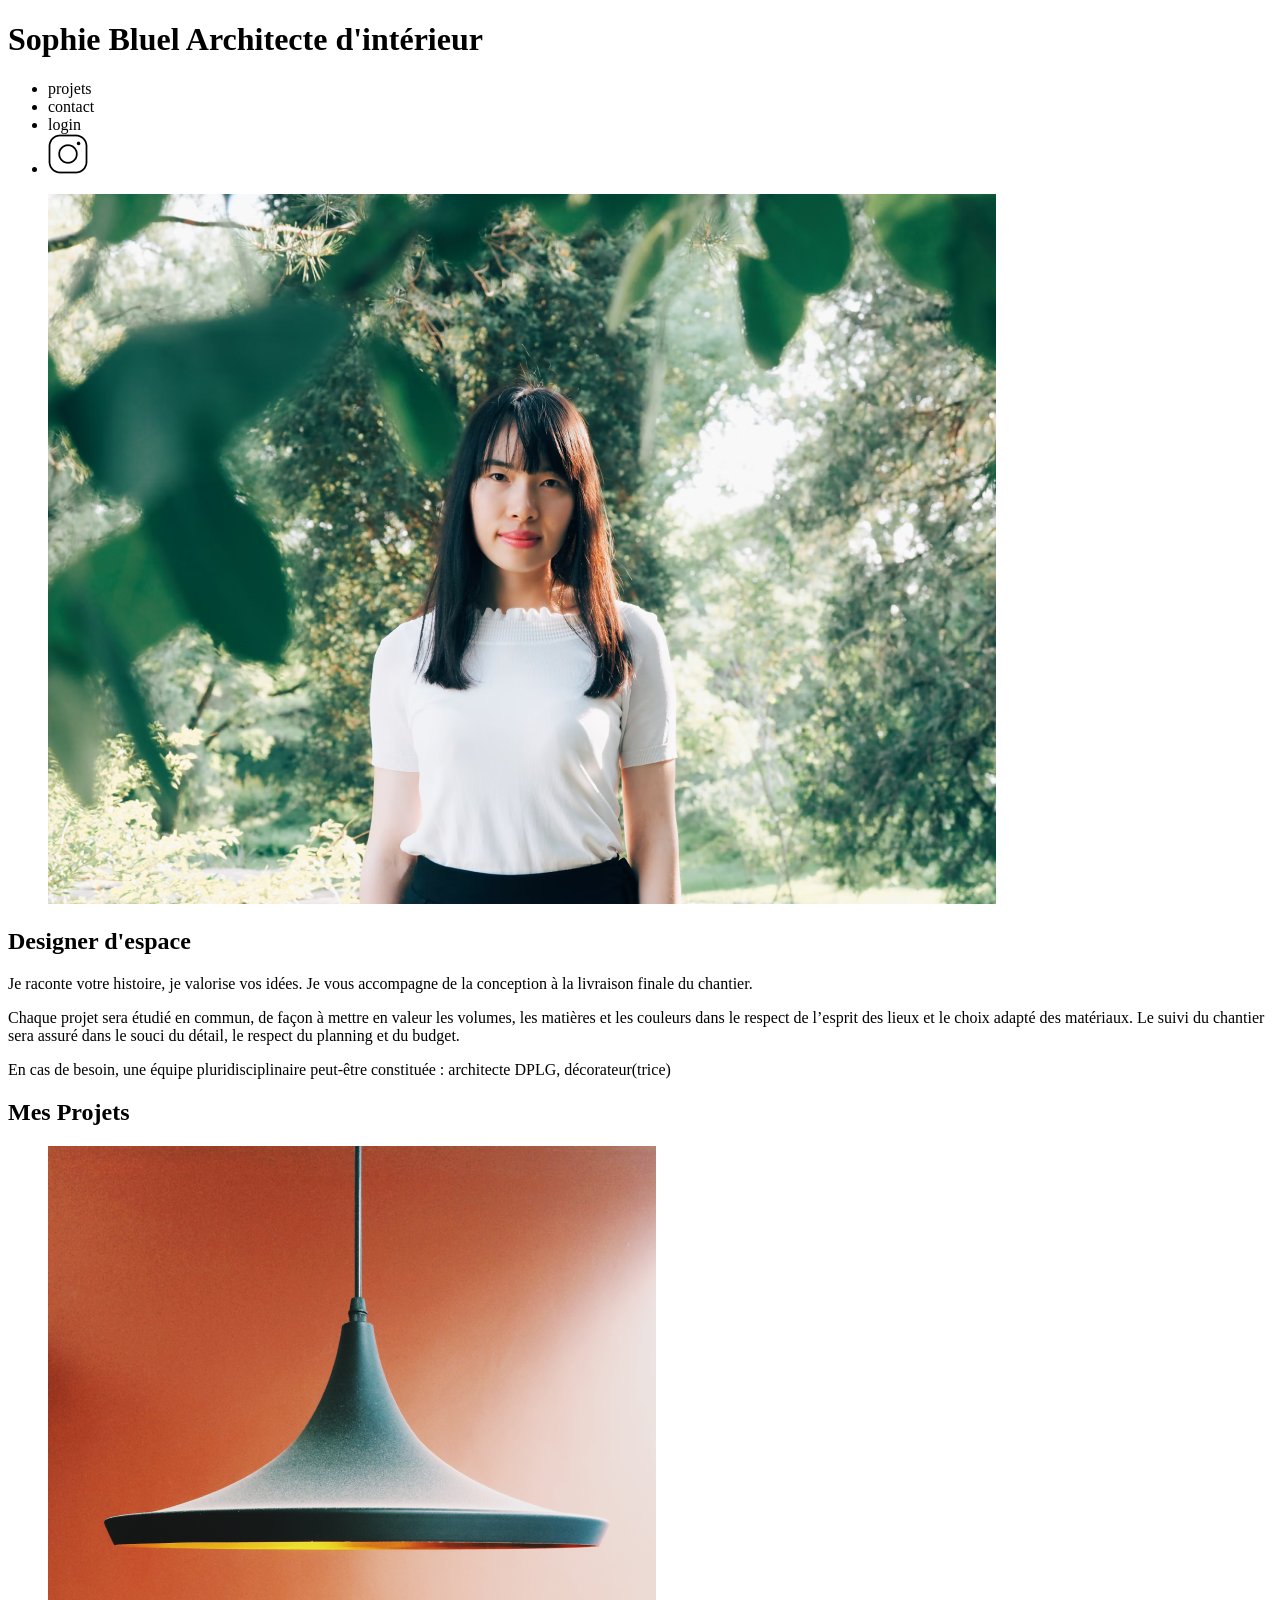
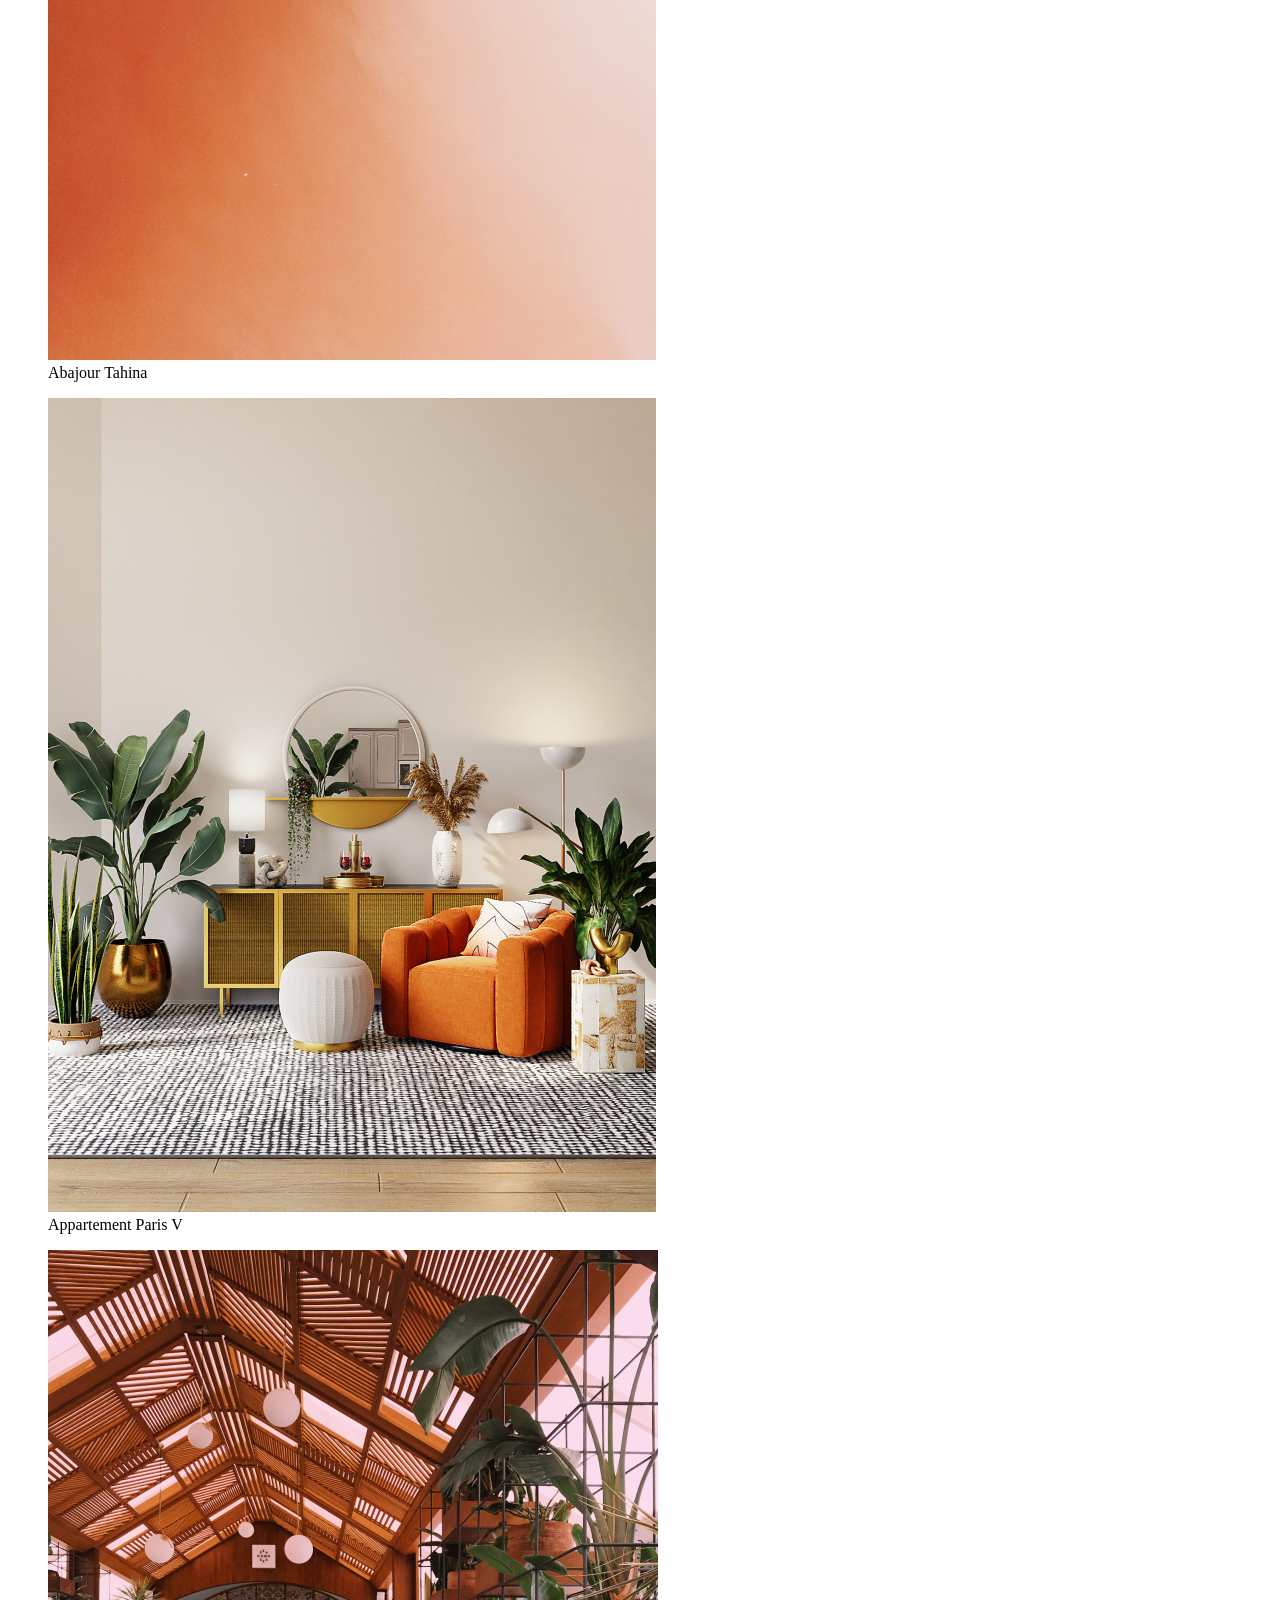
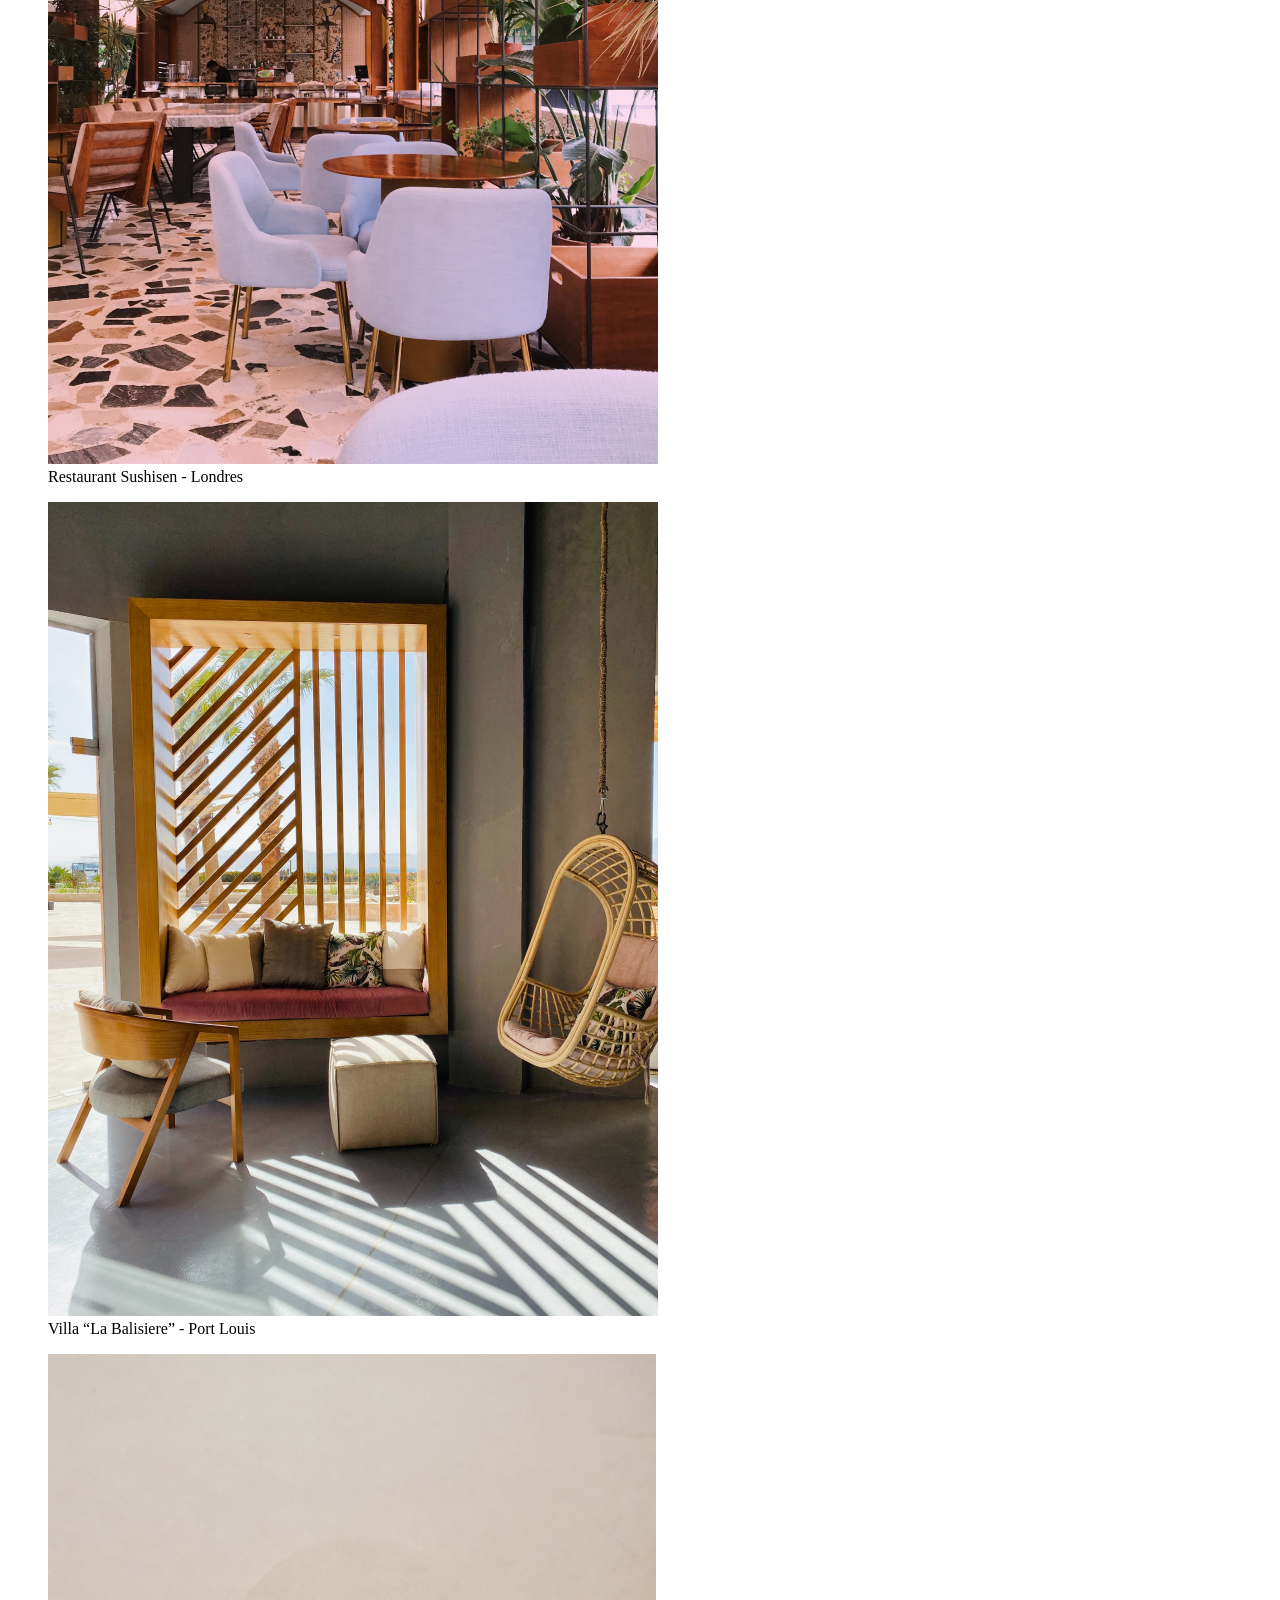
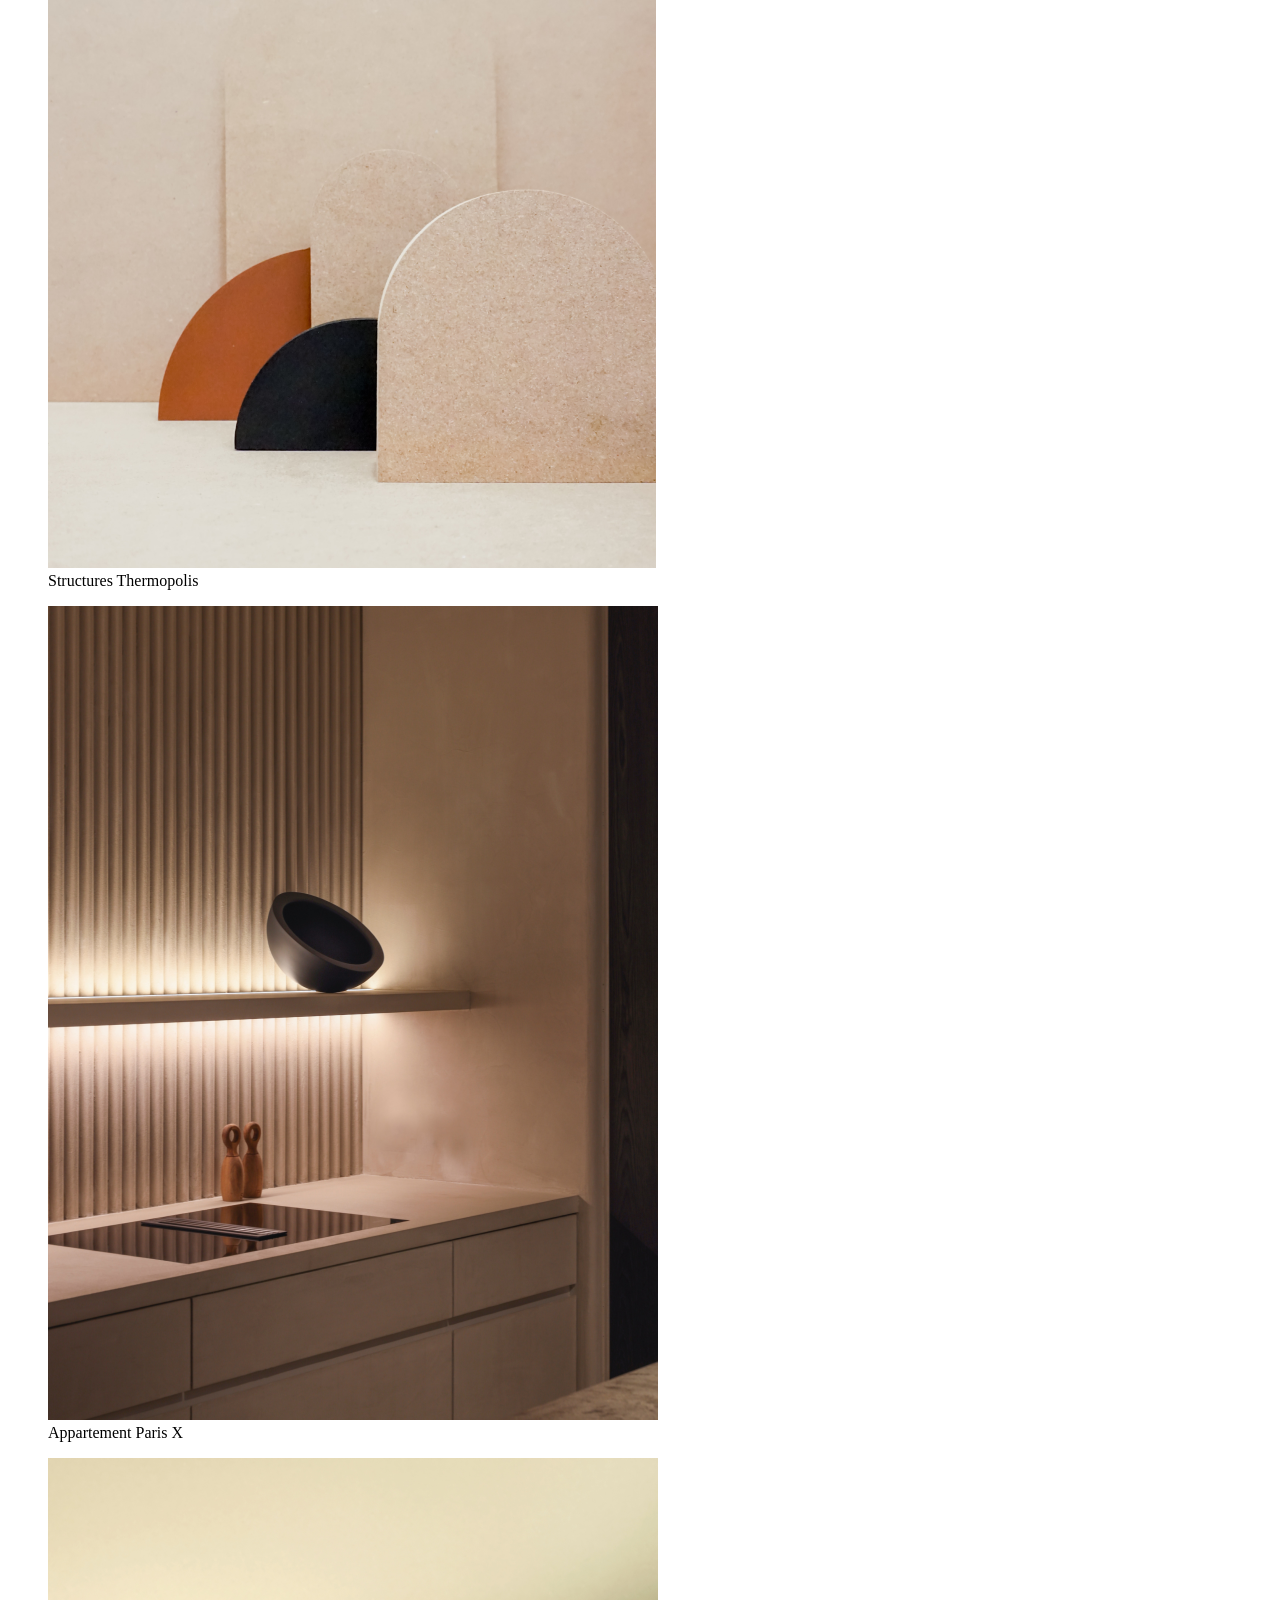
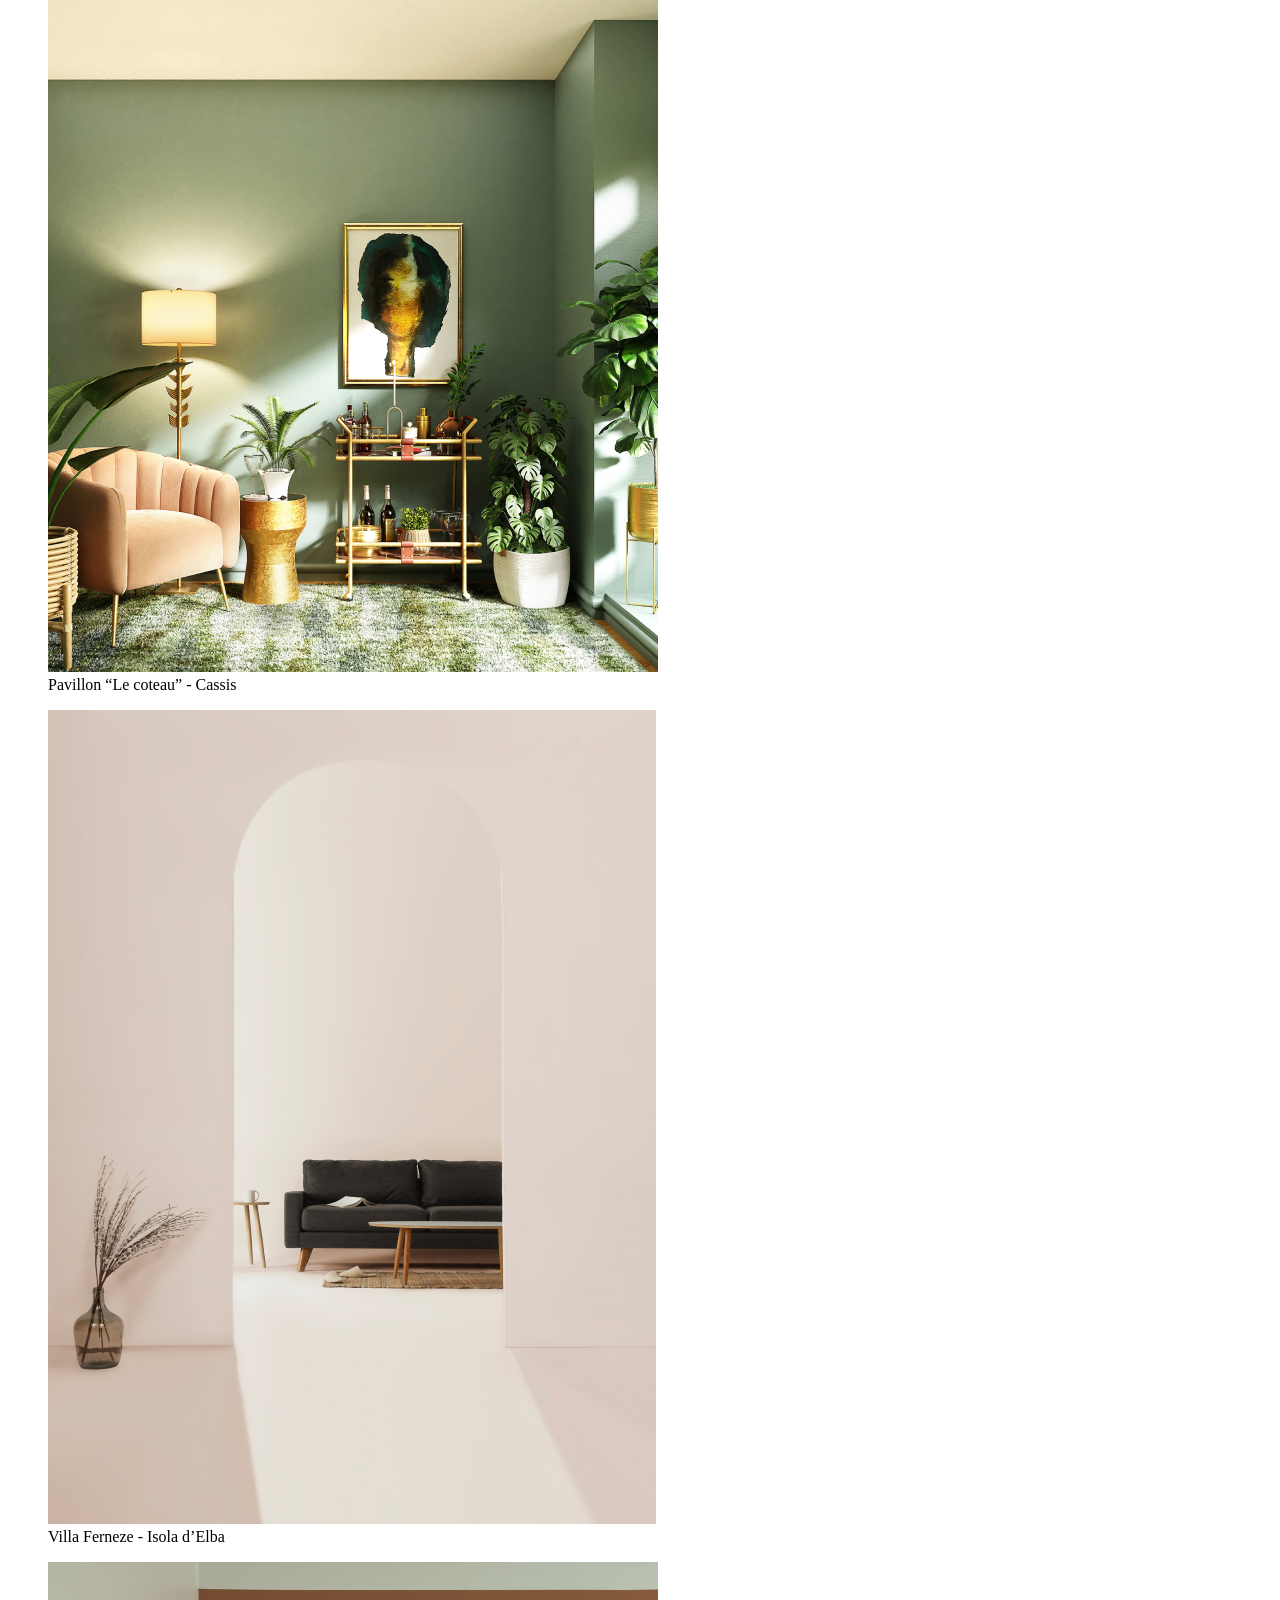
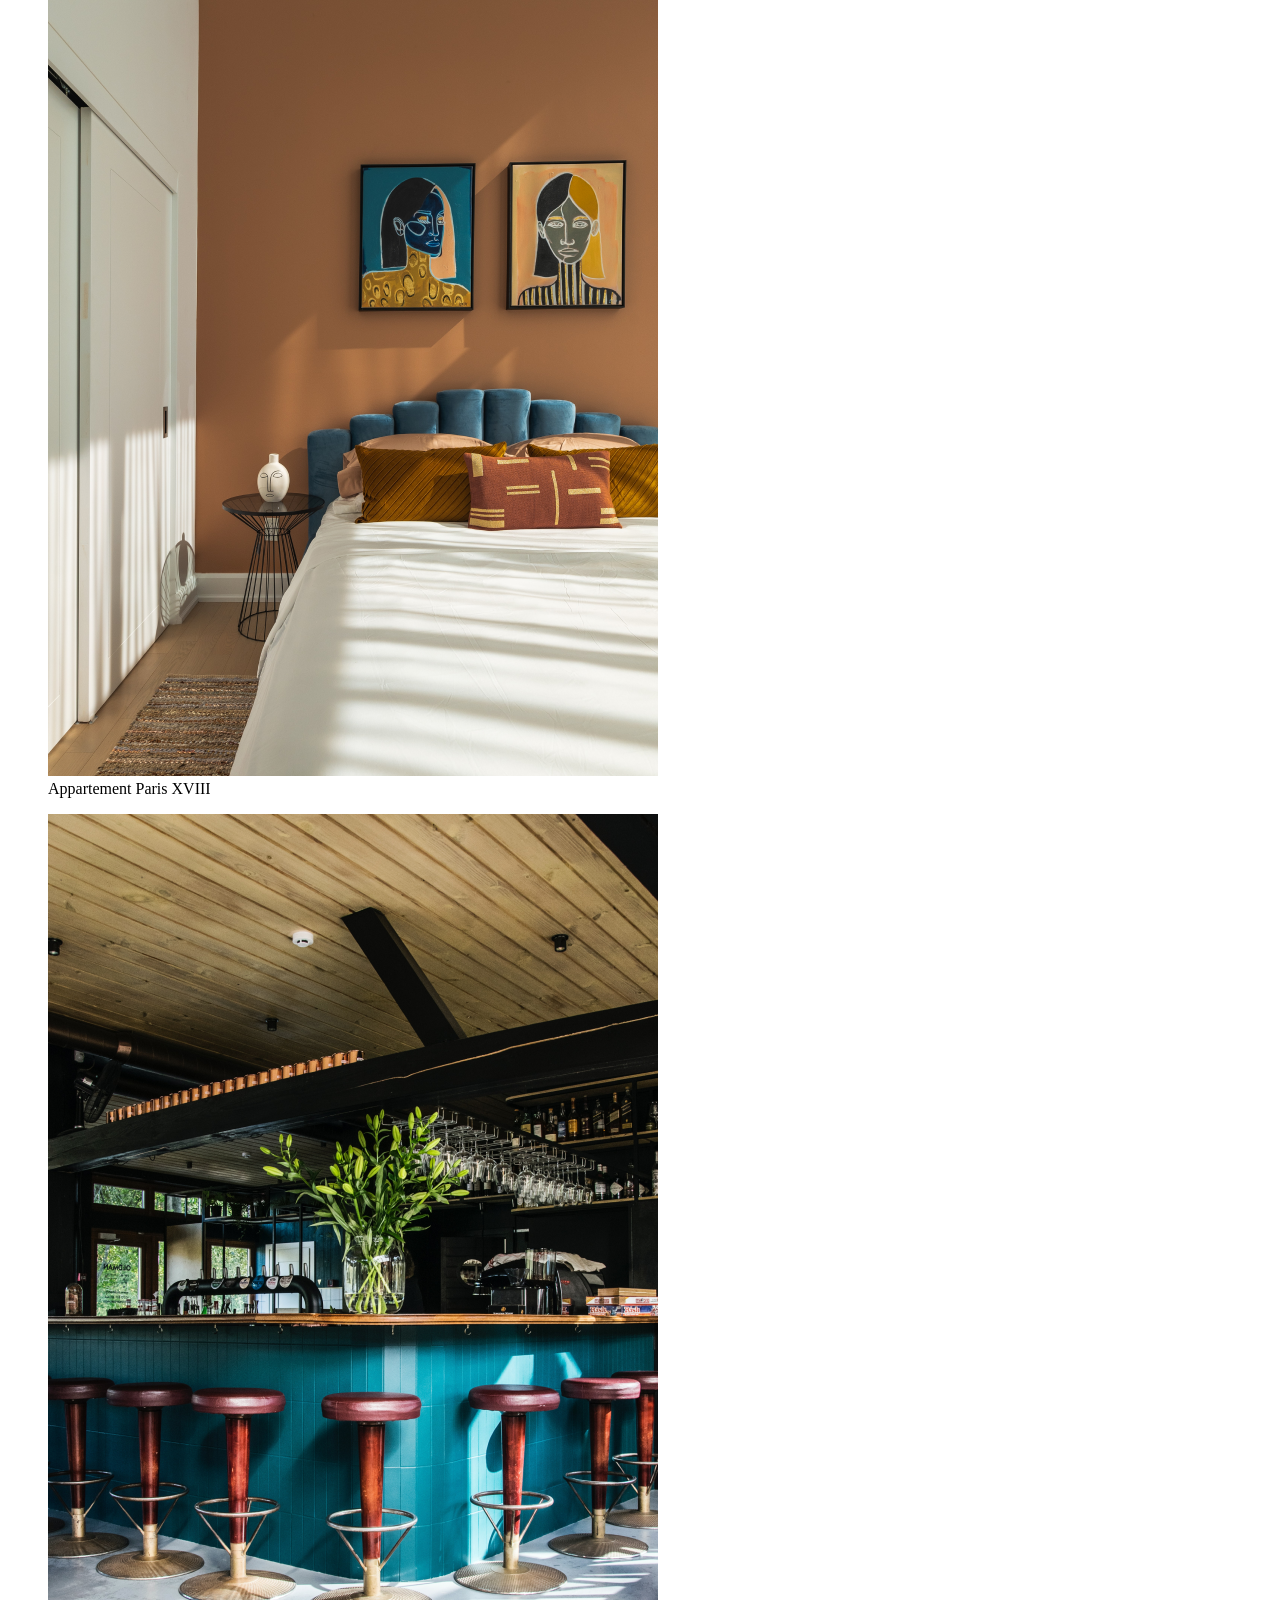
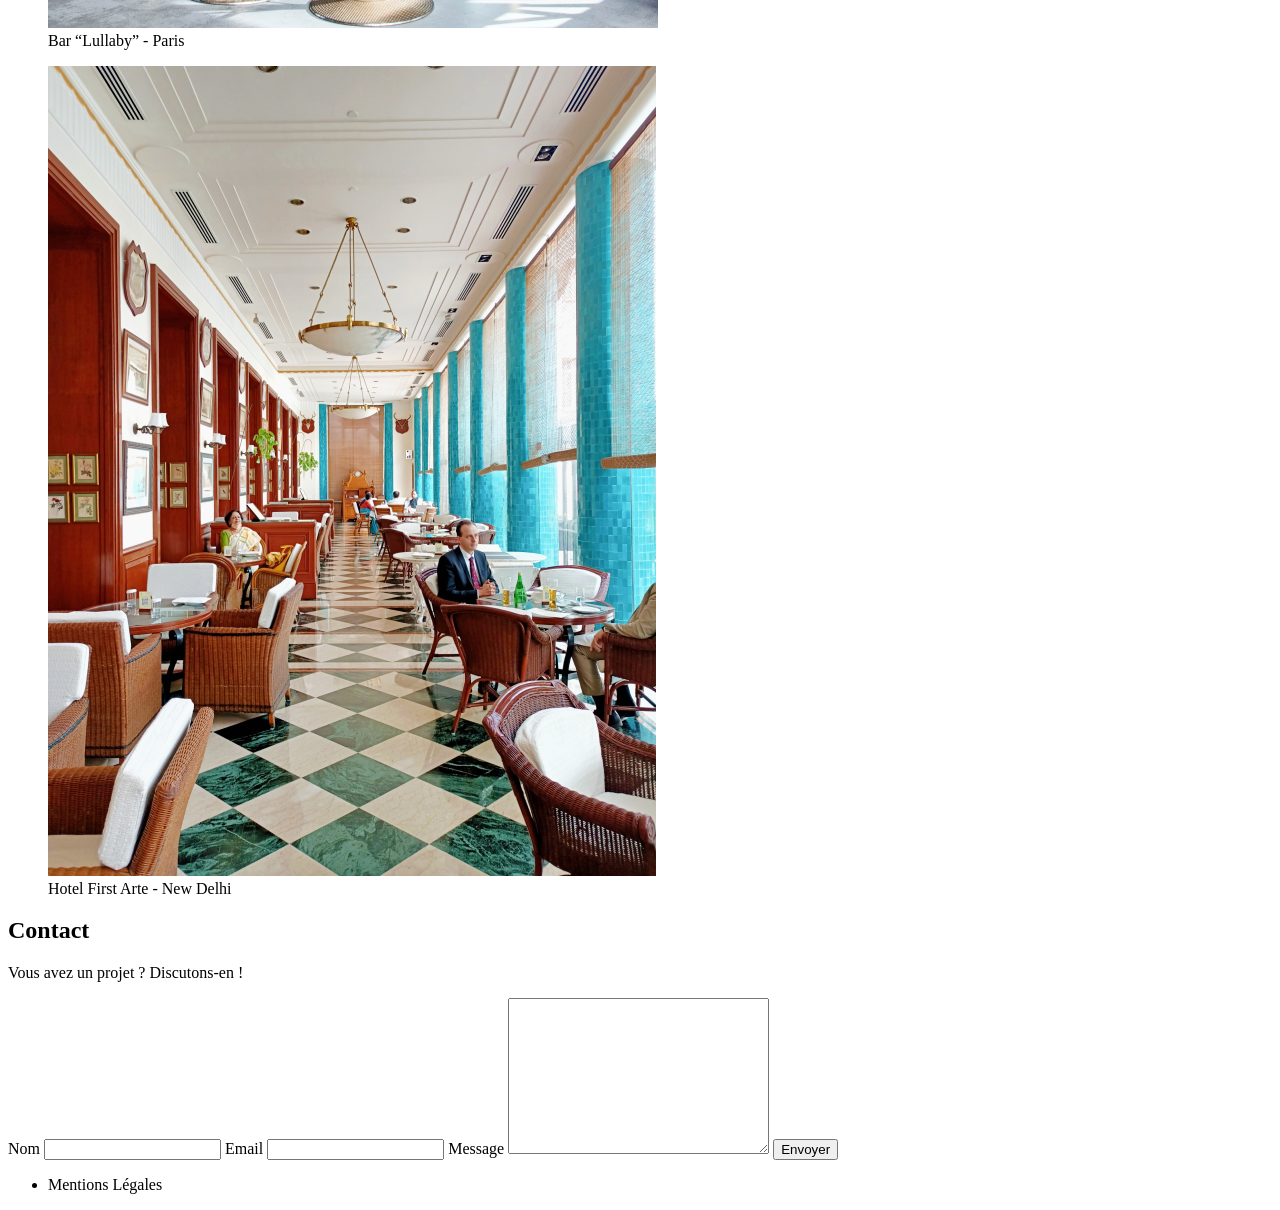
==== FrontEnd/index.html @ a7e14ee6 "Initial commit" ====
<!DOCTYPE html>
<html lang="fr">
<head>
	<meta charset="UTF-8">
	<title>Sophie Bluel - Architecte d'intérieur</title>
	<meta name="viewport" content="width=device-width, initial-scale=1.0">
	<link rel="preconnect" href="https://fonts.googleapis.com">
	<link rel="preconnect" href="https://fonts.gstatic.com" crossorigin>
	<link href="https://fonts.googleapis.com/css2?family=Syne:wght@700;800&family=Work+Sans&display=swap" rel="stylesheet">
	<meta name="description" content="">
	<link rel="stylesheet" href="./assets/style.css">
</head>
<body>
<header>
	<h1>Sophie Bluel <span>Architecte d'intérieur</span></h1>
	<nav>
		<ul>
			<li>projets</li>
			<li>contact</li>
			<li>login</li>
			<li><img src="./assets/icons/instagram.png" alt="Instagram"></li>
		</ul>
	</nav>
</header>
<main>
	<section id="introduction">
		<figure>
			<img src="./assets/images/sophie-bluel.png" alt="">
		</figure>
		<article>
			<h2>Designer d'espace</h2>
			<p>Je raconte votre histoire, je valorise vos idées. Je vous accompagne de la conception à la livraison finale du chantier.</p>
			<p>Chaque projet sera étudié en commun, de façon à mettre en valeur les volumes, les matières et les couleurs dans le respect de l’esprit des lieux et le choix adapté des matériaux. Le suivi du chantier sera assuré dans le souci du détail, le respect du planning et du budget.</p>
			<p>En cas de besoin, une équipe pluridisciplinaire peut-être constituée : architecte DPLG, décorateur(trice)</p>
		</article>
	</section>
	<section id="portfolio">
		<h2>Mes Projets</h2>
		<div class="gallery">
			<figure>
				<img src="assets/images/abajour-tahina.png" alt="Abajour Tahina">
				<figcaption>Abajour Tahina</figcaption>
			</figure>
			<figure>
				<img src="assets/images/appartement-paris-v.png" alt="Appartement Paris V">
				<figcaption>Appartement Paris V</figcaption>
			</figure>
			<figure>
				<img src="assets/images/restaurant-sushisen-londres.png" alt="Restaurant Sushisen - Londres">
				<figcaption>Restaurant Sushisen - Londres</figcaption>
			</figure>
			<figure>
				<img src="assets/images/la-balisiere.png" alt="Villa “La Balisiere” - Port Louis">
				<figcaption>Villa “La Balisiere” - Port Louis</figcaption>
			</figure>
			<figure>
				<img src="assets/images/structures-thermopolis.png" alt="Structures Thermopolis">
				<figcaption>Structures Thermopolis</figcaption>
			</figure>
			<figure>
				<img src="assets/images/appartement-paris-x.png" alt="Appartement Paris X">
				<figcaption>Appartement Paris X</figcaption>
			</figure>
			<figure>
				<img src="assets/images/le-coteau-cassis.png" alt="Pavillon “Le coteau” - Cassis">
				<figcaption>Pavillon “Le coteau” - Cassis</figcaption>
			</figure>
			<figure>
				<img src="assets/images/villa-ferneze.png" alt="Villa Ferneze - Isola d’Elba">
				<figcaption>Villa Ferneze - Isola d’Elba</figcaption>
			</figure>
			<figure>
				<img src="assets/images/appartement-paris-xviii.png" alt="Appartement Paris XVIII">
				<figcaption>Appartement Paris XVIII</figcaption>
			</figure>
			<figure>
				<img src="assets/images/bar-lullaby-paris.png" alt="Bar “Lullaby” - Paris">
				<figcaption>Bar “Lullaby” - Paris</figcaption>
			</figure>
			<figure>
				<img src="assets/images/hotel-first-arte-new-delhi.png" alt="Hotel First Arte - New Delhi">
				<figcaption>Hotel First Arte - New Delhi</figcaption>
			</figure>
		</div>
	</section>
	<section id="contact">
		<h2>Contact</h2>
		<p>Vous avez un projet ? Discutons-en !</p>
		<form action="#" method="post">
			<label for="name">Nom</label>
			<input type="text" name="name" id="name">
			<label for="email">Email</label>
			<input type="email" name="email" id="email">
			<label for="message">Message</label>
			<textarea name="message" id="message" cols="30" rows="10"></textarea>
			<input type="submit" value="Envoyer">
		</form>
	</section>
</main>

<footer>
	<nav>
		<ul>
			<li>Mentions Légales</li>
		</ul>
	</nav>
</footer>
</body>
</html>
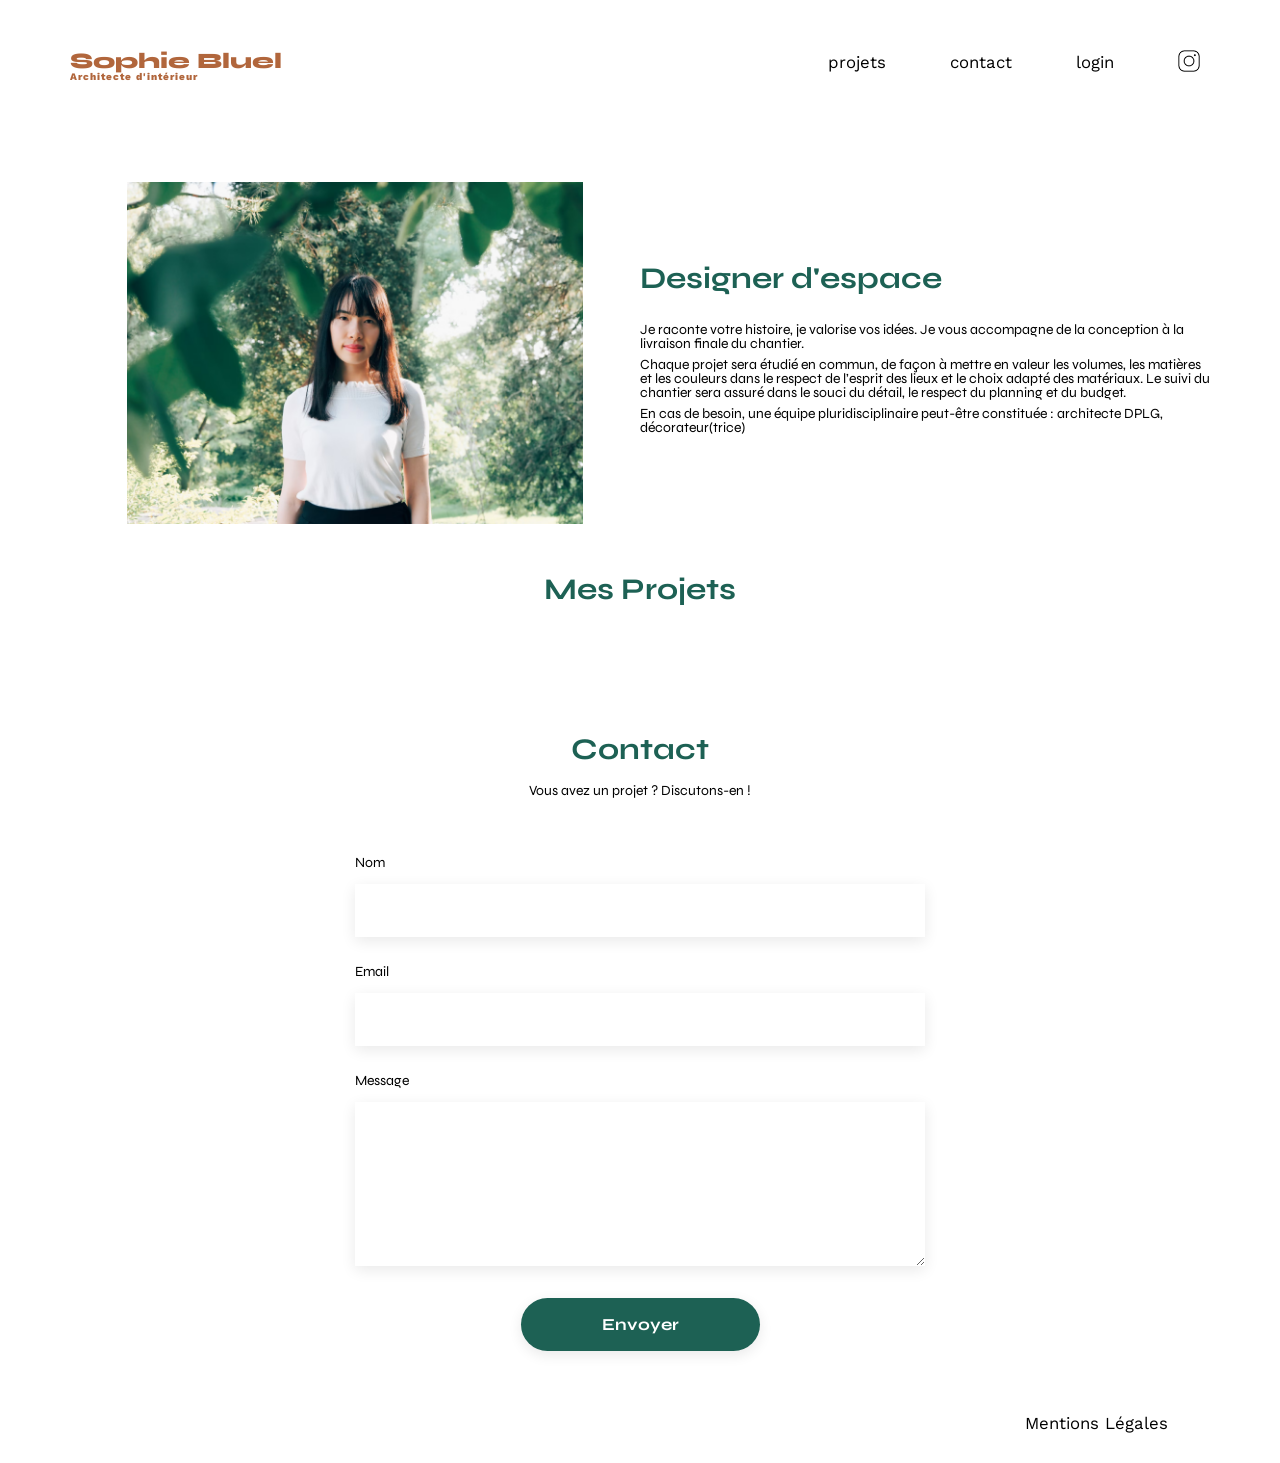
==== commit 5056e33f: "Ajout login et amélioration de la page d'accueil" ====
--- a/FrontEnd/index.html
+++ b/FrontEnd/index.html
@@ -1,4 +1,4 @@
-<!DOCTYPE html>
+﻿<!DOCTYPE html>
 <html lang="fr">
 <head>
 	<meta charset="UTF-8">
@@ -18,7 +18,8 @@
 			<li>projets</li>
 			<li>contact</li>
 			<li>login</li>
-			<li><img src="./assets/icons/instagram.png" alt="Instagram"></li>
+			
+			<li><img src="./assets/icons/instagram.png" alt="Instagram" class="instagram-icon"></li>
 		</ul>
 	</nav>
 </header>
@@ -34,54 +35,14 @@
 			<p>En cas de besoin, une équipe pluridisciplinaire peut-être constituée : architecte DPLG, décorateur(trice)</p>
 		</article>
 	</section>
+	
 	<section id="portfolio">
+
 		<h2>Mes Projets</h2>
-		<div class="gallery">
-			<figure>
-				<img src="assets/images/abajour-tahina.png" alt="Abajour Tahina">
-				<figcaption>Abajour Tahina</figcaption>
-			</figure>
-			<figure>
-				<img src="assets/images/appartement-paris-v.png" alt="Appartement Paris V">
-				<figcaption>Appartement Paris V</figcaption>
-			</figure>
-			<figure>
-				<img src="assets/images/restaurant-sushisen-londres.png" alt="Restaurant Sushisen - Londres">
-				<figcaption>Restaurant Sushisen - Londres</figcaption>
-			</figure>
-			<figure>
-				<img src="assets/images/la-balisiere.png" alt="Villa “La Balisiere” - Port Louis">
-				<figcaption>Villa “La Balisiere” - Port Louis</figcaption>
-			</figure>
-			<figure>
-				<img src="assets/images/structures-thermopolis.png" alt="Structures Thermopolis">
-				<figcaption>Structures Thermopolis</figcaption>
-			</figure>
-			<figure>
-				<img src="assets/images/appartement-paris-x.png" alt="Appartement Paris X">
-				<figcaption>Appartement Paris X</figcaption>
-			</figure>
-			<figure>
-				<img src="assets/images/le-coteau-cassis.png" alt="Pavillon “Le coteau” - Cassis">
-				<figcaption>Pavillon “Le coteau” - Cassis</figcaption>
-			</figure>
-			<figure>
-				<img src="assets/images/villa-ferneze.png" alt="Villa Ferneze - Isola d’Elba">
-				<figcaption>Villa Ferneze - Isola d’Elba</figcaption>
-			</figure>
-			<figure>
-				<img src="assets/images/appartement-paris-xviii.png" alt="Appartement Paris XVIII">
-				<figcaption>Appartement Paris XVIII</figcaption>
-			</figure>
-			<figure>
-				<img src="assets/images/bar-lullaby-paris.png" alt="Bar “Lullaby” - Paris">
-				<figcaption>Bar “Lullaby” - Paris</figcaption>
-			</figure>
-			<figure>
-				<img src="assets/images/hotel-first-arte-new-delhi.png" alt="Hotel First Arte - New Delhi">
-				<figcaption>Hotel First Arte - New Delhi</figcaption>
-			</figure>
+		<button class="edit-btn">Modifier</button>
+		<div class= "filter-container">
 		</div>
+		<div class="gallery"></div>
 	</section>
 	<section id="contact">
 		<h2>Contact</h2>
@@ -93,7 +54,7 @@
 			<input type="email" name="email" id="email">
 			<label for="message">Message</label>
 			<textarea name="message" id="message" cols="30" rows="10"></textarea>
-			<input type="submit" value="Envoyer">
+			<input type="submit" value="Envoyer">		
 		</form>
 	</section>
 </main>
@@ -105,5 +66,6 @@
 		</ul>
 	</nav>
 </footer>
+	<script src="./assets/script.js"></script>
 </body>
 </html>
--- a/FrontEnd/assets/style.css
+++ b/FrontEnd/assets/style.css
@@ -0,0 +1,282 @@
+/* http://meyerweb.com/eric/tools/css/reset/
+   v2.0 | 20110126
+   License: none (public domain)
+*/
+
+* { 
+	font-family: 'Syne';
+}
+
+html, body, div, span, applet, object, iframe,
+h1, h2, h3, h4, h5, h6, p, blockquote, pre,
+a, abbr, acronym, address, big, cite, code,
+del, dfn, em, img, ins, kbd, q, s, samp,
+small, strike, strong, sub, sup, tt, var,
+b, u, i, center,
+dl, dt, dd, ol, ul, li,
+fieldset, form, label, legend,
+table, caption, tbody, tfoot, thead, tr, th, td,
+article, aside, canvas, details, embed,
+figure, figcaption, footer, header, hgroup,
+menu, nav, output, ruby, section, summary,
+time, mark, audio, video {
+	margin: 0;
+	padding: 0;
+	border: 0;
+	font-size: 100%;
+	font: inherit;
+	vertical-align: baseline;
+
+}
+/* HTML5 display-role reset for older browsers */
+article, aside, details, figcaption, figure,
+footer, header, hgroup, menu, nav, section {
+	display: block;
+}
+body {
+	line-height: 1;
+}
+ol, ul {
+	list-style: none;
+}
+blockquote, q {
+	quotes: none;
+}
+blockquote:before, blockquote:after,
+q:before, q:after {
+	content: '';
+	content: none;
+}
+table {
+	border-collapse: collapse;
+	border-spacing: 0;
+}
+/** end reset css**/
+html, body{
+	min-height:100vh
+}
+body {
+	max-width: 1140px;
+	margin:auto;
+	font-family: 'Work Sans' ;
+	font-size: 14px;
+	display: flex;
+    flex-direction: column;
+}
+header {
+	display: flex;
+	justify-content: space-between;
+	margin: 50px 0
+}
+section {
+	margin: 50px 0
+}
+
+h1{
+	display: flex;
+	flex-direction: column;
+	font-family: 'Syne';
+	font-size: 22px;
+	font-weight: 800;
+	color: #B1663C
+}
+
+h1 > span {
+	font-family: 'Work Sans';
+	font-size:10px;
+	letter-spacing: 0.1em;
+;
+}
+
+h2{
+	font-family: 'Syne';
+	font-weight: 700;
+	font-size: 30px;
+	color: #1D6154
+}
+nav ul {
+	display: flex;
+	align-items: center;
+	list-style-type: none;
+	gap: 44px;
+
+}
+nav li {
+	padding: 0 10px;
+	font-size: 1.2em;
+
+}
+
+nav li.active {
+	font-weight: 700;
+
+}
+
+li:hover {
+	color: #B1663C;
+}
+#introduction {
+	display: flex;
+	align-items: center;
+}
+#introduction figure {
+	flex: 1
+}
+#introduction img {
+	display: block;
+	margin: auto;
+	width: 80%;
+}
+
+#introduction article {
+	flex: 1
+}
+#introduction h2 {
+	margin-bottom: 1em;
+}
+
+#introduction p {
+	margin-bottom: 0.5em;
+}
+#portfolio h2 {
+	text-align: center;
+	margin-bottom: 1em;
+}
+.gallery {
+	width: 100%;
+	display: grid;
+	grid-template-columns: 1fr 1fr 1fr;
+	grid-column-gap: 20px;
+	grid-row-gap: 20px;
+}
+
+.gallery img {
+	width: 100%;
+
+}
+#contact {
+	width: 50%;
+margin: auto;
+}
+#contact > * {
+	text-align: center;
+
+}
+#contact h2{
+	margin-bottom: 20px;
+}
+#contact form {
+	text-align: left;
+	margin-top:30px;
+	display: flex;
+	flex-direction: column;
+}
+
+#contact input ,#contact button {
+	min-height: 17px;
+	padding-top: 16px;
+	padding-bottom: 16px;
+	font-size: 1.2em;
+	border: none;
+	box-shadow: 0px 4px 14px rgba(0, 0, 0, 0.09);
+	display: flex;
+	align-items: center;
+	justify-content: center;
+}
+#contact label {
+	margin: 2em 0 1em 0;
+}
+#contact textarea {
+	border: none;
+	box-shadow: 0px 4px 14px rgba(0, 0, 0, 0.09);
+}
+
+button[type="submit"], input[type="submit"]{
+	font-weight: 700;
+	color: white;
+	background-color: #1D6154;
+	margin : 32px auto ;
+	width: 180px;
+	text-align: center;
+	border-radius: 60px;
+	width: 239px;
+	padding-inline: 8px;
+	max-width: 100%;
+}
+
+
+footer nav ul {
+	display: flex;
+	justify-content: flex-end;
+	margin: 32px;
+}
+
+#login-error {
+	color: red;
+	margin-top: 16px;
+}
+
+.forgotenpassword {
+	text-decoration: underline;
+}
+
+.instagram-icon {
+	width: 22px;
+}
+
+button {
+	background: none;
+	border: none;
+}
+
+.filter-container {
+	display: flex;
+	gap: 1em;
+	justify-content: center;
+	margin-bottom: 50px;
+}
+
+.filter-btn {
+	padding-top: 9px;
+	padding-bottom: 9px;
+	padding-inline: 8px;
+
+	color: #1D6154;
+	border: solid 1px #1D6154;
+	border-radius: 50vh;
+
+	font-weight: 700;
+
+
+	&.active {
+		background-color: #1D6154;
+		color: white;
+	}
+}
+
+/* .filter-btn.active {
+	background-color: #1D6154;
+	color: white;
+} */
+
+figcaption {
+	font-family: 'Work Sans';
+	font-size: 13px;
+}
+
+.edit-btn {
+	border: none;
+	background: transparent;
+	font-family: 'Work Sans';
+	font-size: 14px;
+	font-weight: 400;
+	letter-spacing: 0;
+	line-height: 1;        
+	color: #000000;
+	cursor: pointer;
+	display: none;
+}
+body.admin .edit-btn{
+	display: block;
+
+}
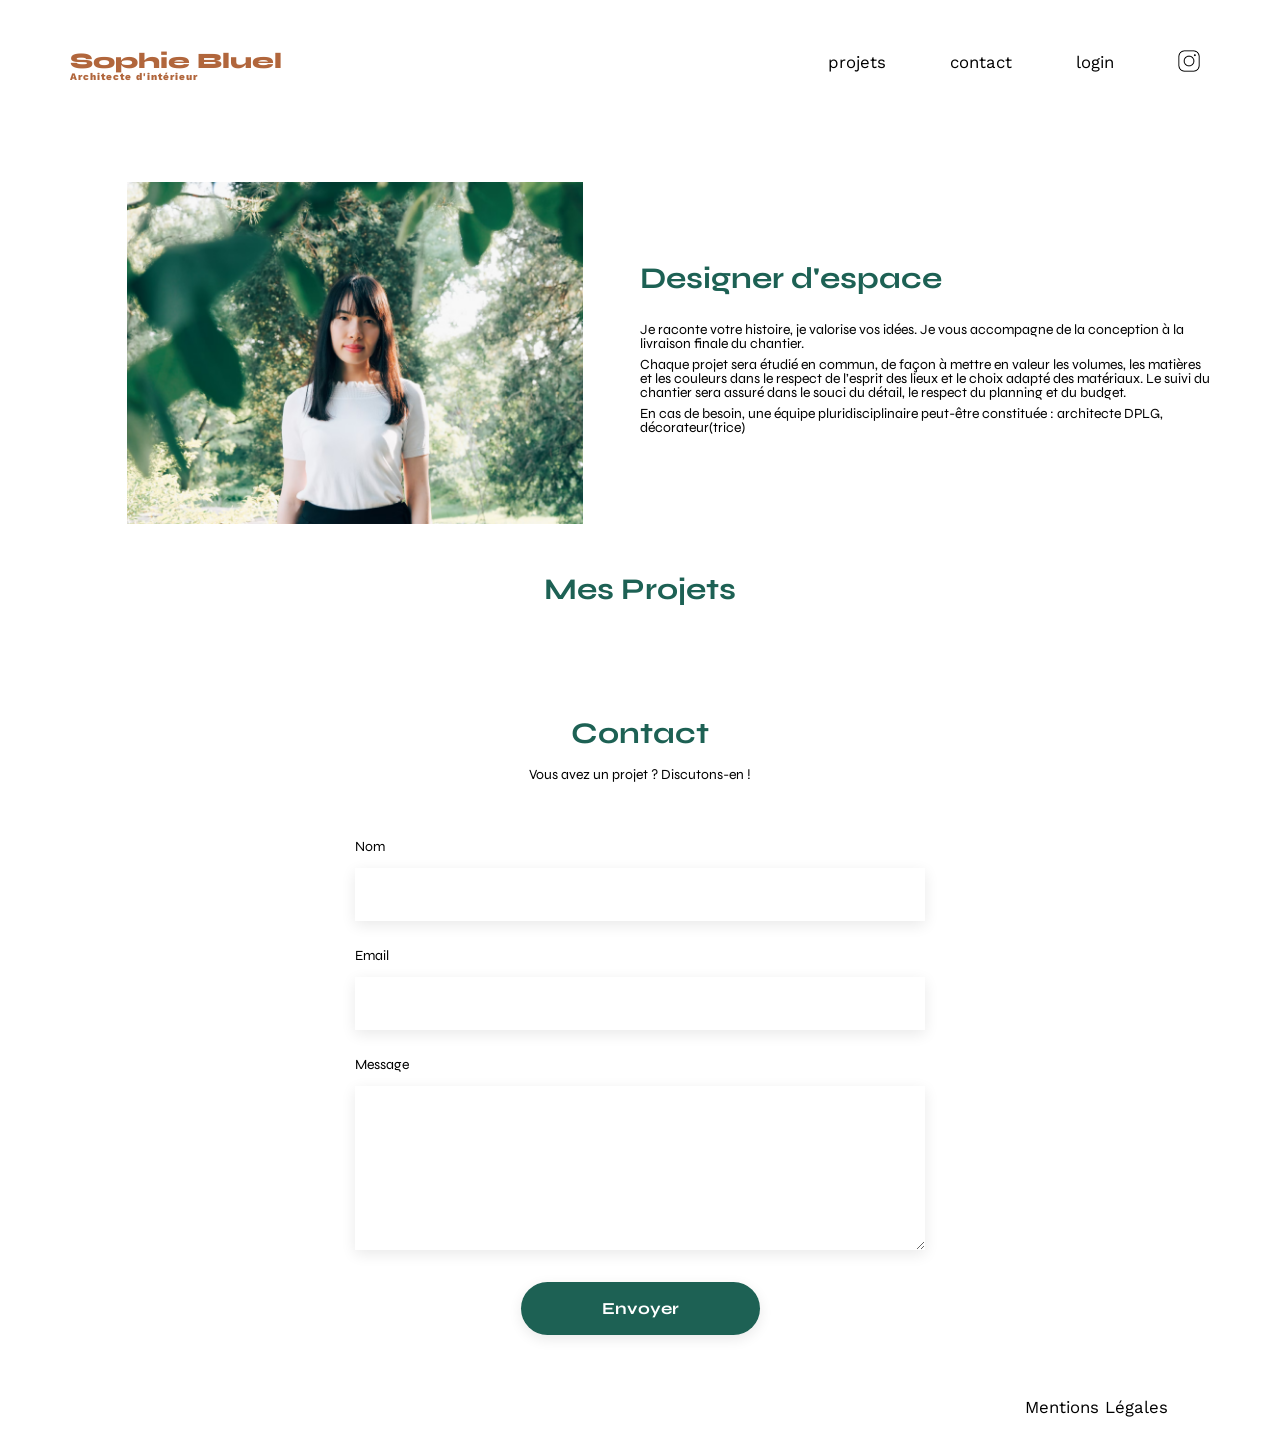
==== commit 1c3cc35d: "Implémenter modale pour gestion de photos et section du portfolio" ====
--- a/FrontEnd/index.html
+++ b/FrontEnd/index.html
@@ -17,7 +17,7 @@
 		<ul>
 			<li>projets</li>
 			<li>contact</li>
-			<li>login</li>
+			<li id="login-btn">login</li>
 			
 			<li><img src="./assets/icons/instagram.png" alt="Instagram" class="instagram-icon"></li>
 		</ul>
@@ -37,9 +37,10 @@
 	</section>
 	
 	<section id="portfolio">
-
-		<h2>Mes Projets</h2>
-		<button class="edit-btn">Modifier</button>
+		<div class="portfolio-header">
+			<h2>Mes Projets</h2>
+			<button class="edit-btn"><img src="./assets/icons/edit-black-icon.svg" alt="Modifier">Modifier</button>
+		</div>
 		<div class= "filter-container">
 		</div>
 		<div class="gallery"></div>
@@ -66,6 +67,45 @@
 		</ul>
 	</nav>
 </footer>
+
+<div id="modal" class="modal">
+	<div class="modal-overlay"></div>
+	<div class="modal-box">
+		<button type="button" class="modal-close">
+			<img src="./assets/icons/Vector (4).svg" alt="">
+				</button>
+
+		<div class="modal-view modal-gallery-view">
+			<h3>Galerie photo</h3>
+			<div class="modal-gallery"></div>
+			<hr>
+			<button type="button" class="btn-add-photo">Ajouter une photo</button>
+		</div>
+
+		<div class="modal-view modal-form-view">
+			<button type="button" class="modal-back">
+				<img src="./assets/icons/arrow-left.svg" alt="">
+			  </button>			
+			  <h2>Ajout photo</h2>
+			<form class="modal-form">
+				<label class="upload-zone">
+					<span class="upload-icon">
+						<img class="preview-image" src="./assets/icons/image-placeholder.svg" alt=""></span>
+					<input type="file" id="modal-image" name="image" accept="image/*" required hidden>
+					<span type="button" class="btn-upload">+ Ajouter photo</span>
+					<p>jpg, png : 4mo max</p>
+				</label>
+				<label for="modal-title">Titre</label>
+				<input type="text" id="modal-title" name="title" required>
+				<label for="modal-category">Catégorie</label>
+				<select id="modal-category" name="category" required></select>
+				<p class="modal-error"></p>
+				<button type="submit" class="btn-validate">Valider</button>
+			</form>
+		</div>
+	</div>
+</div>
+
 	<script src="./assets/script.js"></script>
 </body>
 </html>
--- a/FrontEnd/assets/style.css
+++ b/FrontEnd/assets/style.css
@@ -94,6 +94,12 @@
 	font-size: 30px;
 	color: #1D6154
 }
+
+h3 {
+	text-align: center;
+    font-size: 26px;
+}
+
 nav ul {
 	display: flex;
 	align-items: center;
@@ -115,6 +121,12 @@
 li:hover {
 	color: #B1663C;
 }
+
+nav li a {
+	text-decoration: none;
+	color: #000000;
+}
+
 #introduction {
 	display: flex;
 	align-items: center;
@@ -140,7 +152,6 @@
 }
 #portfolio h2 {
 	text-align: center;
-	margin-bottom: 1em;
 }
 .gallery {
 	width: 100%;
@@ -239,8 +250,8 @@
 .filter-btn {
 	padding-top: 9px;
 	padding-bottom: 9px;
-	padding-inline: 8px;
-
+	padding-left: 8px;
+    padding-right: 8px;
 	color: #1D6154;
 	border: solid 1px #1D6154;
 	border-radius: 50vh;
@@ -248,16 +259,12 @@
 	font-weight: 700;
 
 
-	&.active {
-		background-color: #1D6154;
-		color: white;
 	}
-}
-
-/* .filter-btn.active {
-	background-color: #1D6154;
-	color: white;
-} */
+
+.filter-btn.active {
+    background-color: #1D6154;
+    color: white;
+}
 
 figcaption {
 	font-family: 'Work Sans';
@@ -275,8 +282,205 @@
 	color: #000000;
 	cursor: pointer;
 	display: none;
-}
-body.admin .edit-btn{
+
+	justify-content: center;
+	align-items: center;
+}
+
+body.admin {
+	margin-top: 59px;
+}
+
+
+
+.admin-bar {
+	position: absolute;
+	top: 0;
+	left: 0;
+	width: 100%;
+	height: 59px;
+	background-color: #000000;
+	color: white;
+	display: flex;
+	justify-content: center;
+	align-items: center;
+	gap: 10px;
+}
+
+.portfolio-header {
+	display: flex;
+	justify-content: center;
+	align-items: center;
+	margin-bottom: 1em;
+}
+/* Modale */
+.modal {
+	display: none;
+	position: fixed;
+	top: 0;
+    left: 0;
+    right: 0;
+    bottom: 0;	z-index: 100;
+	align-items: center;
+	justify-content: center;
+}
+.modal.is-open {
+	display: flex;
+}
+.modal-overlay {
+	position: absolute;
+	top: 0;
+    left: 0;
+    right: 0;
+    bottom: 0;	background: rgba(0, 0, 0, 0.4);
+}
+.modal-box {
+	position: relative;
+	background: white;
+	border-radius: 10px;
+	padding-left: 105px;
+    padding-right: 105px;	
+	padding-top: 60px;
+	padding-bottom: 45px;
+    max-width: 420px;
+	width: 90%;
+	max-height: 90vh;
+	overflow: auto;
+}
+.modal-close {
+	position: absolute;
+	top: 20px;
+	right: 20px;
+	font-size: 24px;
+	line-height: 1;
+	cursor: pointer;
+	background: none;
+	border: none;
+}
+.modal-close img {
+	width: 12px;
+	height: 12px;
+  }
+.modal-view h2 {
+	text-align: center;
+	margin-bottom: 30px;
+	font-size: 26px;
+}
+.modal-gallery-view hr {
+	border: none;
+	border-top: 1px solid #b3b3b3;
+	margin-top: 67px;
+	margin-bottom: 38px;
+}
+.modal-gallery {
+	display: grid;
+	margin-top: 46px;
+	grid-template-columns: repeat(5, 1fr);
+	row-gap: 26px;
+    column-gap: 10px;
+}
+.modal-gallery .modal-work {
+	position: relative;
+	max-width: 100%;
+    height: 102px;
+}
+.modal-gallery .modal-work>img {
+	width: 100%;
+	height: 100%;
+	object-fit: cover;
+}
+.modal-back img {
+	width: 21px;
+	height: 21px;
+  }
+.modal-gallery .modal-delete {
+	position: absolute;
+	top: 5px;
+	right: 5px;
+	width: 17px;
+	height: 17px;
+	background: #000;
+	color: white;
+	border: none;
+	border-radius: 2px;
+	cursor: pointer;
+	font-size: 12px;
+	display: flex;
+	align-items: center;
+	justify-content: center;
+}
+.btn-add-photo {
 	display: block;
-
+	margin: 0 auto;
+	padding: 10px 24px;
+	background: #1D6154;
+	color: white;
+	border: none;
+	border-radius: 50vw;
+	cursor: pointer;
+	font-weight: 600;
+}
+.modal-form-view {
+	position: relative;
+}
+.modal-back {
+	position: absolute;
+	top: 0;
+	left: 0;
+	background: none;
+	border: none;
+	font-size: 20px;
+	cursor: pointer;
+}
+.modal-form {
+	display: flex;
+	flex-direction: column;
+	gap: 10px;
+}
+.upload-zone {
+	background: #e8f1f6;
+	border-radius: 4px;
+	padding: 30px;
+	text-align: center;
+}
+.upload-icon {
+	font-size: 48px;
+	display: block;
+	margin-bottom: 10px;
+}
+.btn-upload {
+	display: block;
+	margin: 0 auto 8px;
+	padding: 10px 20px;
+	background: #cbd6dc;
+	border-radius: 100vw;
+	border: none;
+	cursor: pointer;
+}
+.upload-zone p {
+	font-size: 12px;
+	color: #666;
+}
+.modal-form input,
+.modal-form select {
+	padding: 10px;
+	border: none;
+	box-shadow: 0 2px 6px rgba(0,0,0,0.08);
+}
+.modal-image{
+	display: none;
+}
+.btn-validate {
+	margin-top: 20px;
+	padding: 12px;
+	background: #a7a7a7;
+	color: white;
+	border: none;
+	border-radius: 4px;
+	cursor: pointer;
+}
+
+.preview-image {
+	max-width: 100%;
+	max-height: 250px;
 }
